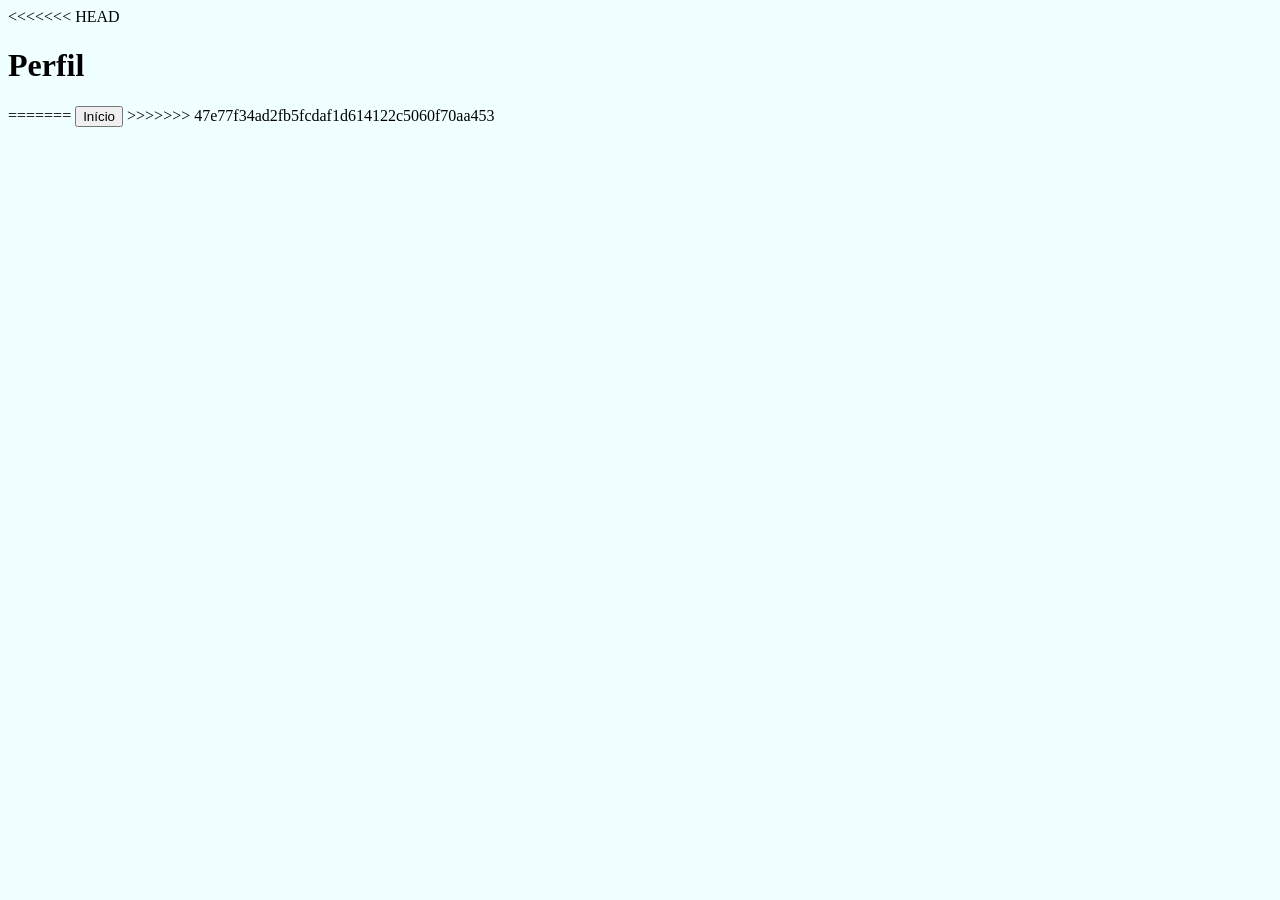
==== perfil.html @ 7fc2cdcb "Perfil lj" ====
<!DOCTYPE html>
<html lang="pt-br">
<head>
    <meta charset="UTF-8">
    <meta name="viewport" content="width=device-width, initial-scale=1.0">
    <title>Perfil</title>
    <link rel="stylesheet" href="perfil.css">
</head>
<body>
<<<<<<< HEAD
    <h1>Perfil</h1>
=======
    <button class="btn-volta" data-proximo="0">Início</button>
>>>>>>> 47e77f34ad2fb5fcdaf1d614122c5060f70aa453
</body>
<link rel="stylesheet" href="perfil.js">
</html>
---- perfil.css ----
body{
    background-color: azure;
}
<<<<<<< HEAD
h1{
    position: fixed;
    left: 0px;
=======

h1{
    font-family: Arial, Helvetica, sans-serif;
    position: fixed;
    font-size: 15px;
}

button{
  border: none;
  background-color: aliceblue;
>>>>>>> 47e77f34ad2fb5fcdaf1d614122c5060f70aa453
}
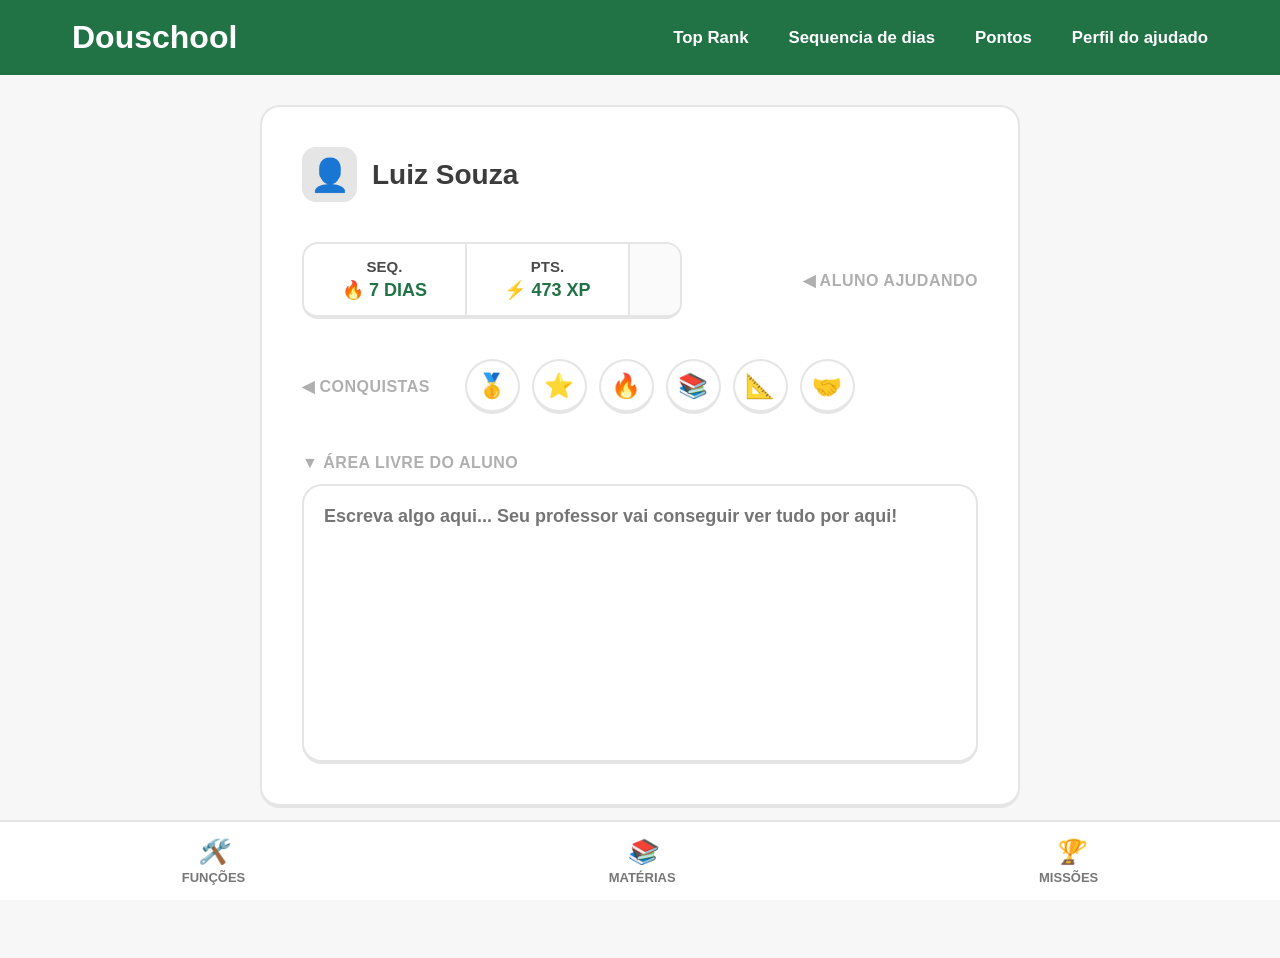
==== commit aa226884: "Atualizei o index e o perfil!" ====
--- a/perfil.html
+++ b/perfil.html
@@ -1,17 +1,81 @@
 <!DOCTYPE html>
-<html lang="pt-br">
+<html lang="pt-BR">
 <head>
-    <meta charset="UTF-8">
-    <meta name="viewport" content="width=device-width, initial-scale=1.0">
-    <title>Perfil</title>
-    <link rel="stylesheet" href="perfil.css">
+  <meta charset="UTF-8">
+  <meta name="viewport" content="width=device-width, initial-scale=1.0">
+  <title>Douschool - Perfil</title>
+  <link rel="stylesheet" href="perfil.css">
 </head>
 <body>
-<<<<<<< HEAD
-    <h1>Perfil</h1>
-=======
-    <button class="btn-volta" data-proximo="0">Início</button>
->>>>>>> 47e77f34ad2fb5fcdaf1d614122c5060f70aa453
+
+  <header>
+    <div class="header-container">
+      <h1>Douschool</h1>
+      <nav>
+        <ul>
+          <li><a href="index.html#inicio">Top Rank</a></li>
+          <li><a href="index.html#proposta">Sequencia de dias</a></li>
+          <li><a href="index.html#sustentabilidade">Pontos</a></li>
+          <li><a href="perfil.html">Perfil do ajudado</a></li>
+        </ul>
+      </nav>
+    </div>
+  </header>
+
+  <main class="main-container">
+    <div class="duo-card">
+      
+      <div class="profile-title">
+        <span class="avatar">👤</span>
+        <h2>Nick Name</h2>
+      </div>
+
+      <div class="profile-row">
+        <!-- Adicionados os IDs para o JS conseguir alterar os valores dinamicamente -->
+        <div class="stats-box">
+          <div class="stat-cell" id="stat-sequencia">sequência</div>
+          <div class="stat-cell" id="stat-pontos">Pontos</div>
+          <div class="stat-cell empty"></div>
+        </div>
+        <div class="label-indicator">◀ Aluno ajudando</div>
+      </div>
+
+      <div class="profile-row left-align">
+        <div class="label-indicator">◀ conquistas</div>
+        <div class="badges-row">
+          <div class="badge">🥇</div>
+          <div class="badge">⭐</div>
+          <div class="badge">🔥</div>
+          <div class="badge">📚</div>
+          <div class="badge">📐</div>
+          <div class="badge">🤝</div>
+        </div>
+      </div>
+
+      <div class="text-section">
+        <div class="label-indicator text-label">▼ Área livre do Aluno</div>
+        <textarea class="giant-input" placeholder="Escreva algo aqui... Seu professor vai conseguir ver tudo por aqui!"></textarea>
+      </div>
+
+    </div>
+  </main>
+
+  <footer class="bottom-nav">
+    <button class="nav-item">
+      <i class="icon">🛠️</i>
+      <span>Funções</span>
+    </button>
+    <button class="nav-item">
+      <i class="icon">📚</i>
+      <span>Matérias</span>
+    </button>
+    <button class="nav-item">
+      <i class="icon">🏆</i>
+      <span>Missões</span>
+    </button>
+  </footer>
+
+  <!-- Importação do arquivo JS que vai injetar os pontos falsos -->
+  <script src="perfil.js"></script>
 </body>
-<link rel="stylesheet" href="perfil.js">
 </html>
--- a/perfil.css
+++ b/perfil.css
@@ -1,20 +1,417 @@
-body{
-    background-color: azure;
-}
-<<<<<<< HEAD
-h1{
-    position: fixed;
-    left: 0px;
-=======
-
-h1{
-    font-family: Arial, Helvetica, sans-serif;
-    position: fixed;
-    font-size: 15px;
-}
-
-button{
+/* ==========================================================
+   1. RESET GLOBAL E CONFIGURAÇÕES PADRÃO
+   ========================================================== */
+* {
+  margin: 0;
+  padding: 0;
+  box-sizing: border-box;
+  font-family: "Segoe UI", Arial, sans-serif;
+}
+
+body {
+  background: #f7f7f7;
+  color: #3c3c3c;
+  padding-bottom: 120px; /* Garante espaço para o menu inferior não cobrir o conteúdo */
+}
+
+/* ==========================================================
+   2. CABEÇALHO (HEADER DESKTOP)
+   ========================================================== */
+header {
+  background: #217346;
+  position: sticky;
+  top: 0;
+  z-index: 1000;
+}
+
+.header-container {
+  max-width: 1200px;
+  margin: 0 auto;
+  padding: 1.2rem 2rem;
+  display: flex;
+  align-items: center;
+  justify-content: space-between;
+}
+
+header h1 {
+  margin: 0;
+  font-size: 2rem;
+  color: white;
+  font-weight: 800;
+}
+
+nav ul {
+  list-style: none;
+  display: flex;
+  gap: 2.5rem;
+}
+
+nav a {
+  color: white;
+  text-decoration: none;
+  font-weight: 700;
+  font-size: 1.05rem;
+}
+
+/* ==========================================================
+   3. BARRA DE ABAS SUPERIOR (INSPIRADA NO CADERNO)
+   ========================================================== */
+.notebook-tabs-container {
+  max-width: 760px;
+  margin: 30px auto 0 auto;
+  display: flex;
+  align-items: center;
+  gap: 10px;
+  padding: 0 20px;
+}
+
+.notebook-tab {
+  background: white;
+  border: 2px solid #e5e5e5;
+  border-bottom: 4px solid #e5e5e5;
+  border-radius: 12px;
+  padding: 10px 16px;
+  font-size: 14px;
+  font-weight: 800;
+  color: #777;
+  cursor: pointer;
+  white-space: nowrap;
+  text-transform: capitalize;
+}
+
+.notebook-tab.active-tab {
+  border-color: #58cc02;
+  border-bottom-color: #46a302;
+  color: #58cc02;
+}
+
+.notebook-tab-indicator {
+  font-size: 14px;
+  font-weight: 800;
+  color: #58cc02;
+  text-transform: uppercase;
+  margin-left: 5px;
+  white-space: nowrap;
+}
+
+/* ==========================================================
+   4. ESTRUTURA DO CARD PRINCIPAL (DUOLINGO STYLE)
+   ========================================================== */
+.main-container {
+  display: flex;
+  justify-content: center;
+  padding: 30px 20px;
+}
+
+.duo-card {
+  width: 100%;
+  max-width: 760px;
+  background: #ffffff;
+  border: 2px solid #e5e5e5;
+  border-bottom: 4px solid #e5e5e5;
+  border-radius: 20px;
+  padding: 40px;
+  display: flex;
+  flex-direction: column;
+  gap: 40px;
+}
+
+/* Reduz o espaçamento interno especificamente na tela de cartas */
+.main-content-box {
+  gap: 25px !important;
+}
+
+/* ==========================================================
+   5. ELEMENTOS INTERNOS: TELA DE PERFIL
+   ========================================================== */
+.profile-title {
+  display: flex;
+  align-items: center;
+  gap: 15px;
+}
+
+.avatar {
+  font-size: 32px;
+  background: #e5e5e5;
+  width: 55px;
+  height: 55px;
+  display: flex;
+  justify-content: center;
+  align-items: center;
+  border-radius: 14px;
+}
+
+.profile-title h2 {
+  margin: 0;
+  font-size: 28px;
+  color: #3c3c3c;
+  font-weight: 800;
+}
+
+.profile-row {
+  display: flex;
+  align-items: center;
+  justify-content: space-between;
+  gap: 20px;
+  flex-wrap: wrap;
+}
+
+.left-align {
+  justify-content: flex-start;
+  gap: 35px;
+}
+
+/* Caixa horizontal dividida para sequência e pontos */
+.stats-box {
+  display: flex;
+  border: 2px solid #e5e5e5;
+  border-bottom: 4px solid #e5e5e5;
+  border-radius: 16px;
+  overflow: hidden;
+  width: 100%;
+  max-width: 380px;
+  background: white;
+}
+
+.stat-cell {
+  flex: 1;
+  padding: 14px 10px;
+  font-size: 15px;
+  font-weight: 800;
+  text-align: center;
+  color: #4b4b4b;
+  border-right: 2px solid #e5e5e5;
+  text-transform: uppercase;
+}
+
+.stat-cell:last-child {
+  border-right: none;
+}
+
+.stat-cell.empty {
+  background: #fafafa;
+  max-width: 50px;
+}
+
+/* Estilo do texto inserido pelo JS dentro das células */
+.stat-cell strong {
+  display: block;
+  font-size: 18px;
+  color: #217346;
+  margin-top: 4px;
+}
+
+.label-indicator {
+  font-size: 16px;
+  font-weight: 800;
+  color: #afafaf;
+  text-transform: uppercase;
+  letter-spacing: 0.5px;
+}
+
+/* Conquistas (Círculos) */
+.badges-row {
+  display: flex;
+  gap: 12px;
+  flex-wrap: wrap;
+}
+
+.badge {
+  width: 55px;
+  height: 55px;
+  border: 2px solid #e5e5e5;
+  border-bottom: 4px solid #e5e5e5;
+  border-radius: 50%;
+  display: flex;
+  justify-content: center;
+  align-items: center;
+  font-size: 24px;
+  background: white;
+}
+
+/* Área livre (Textarea) */
+.text-section {
+  display: flex;
+  flex-direction: column;
+  gap: 12px;
+}
+
+.text-label {
+  align-self: flex-start;
+}
+
+.giant-input {
+  width: 100%;
+  height: 280px;
+  border: 2px solid #e5e5e5;
+  border-bottom: 4px solid #e5e5e5;
+  border-radius: 20px;
+  padding: 20px;
+  font-size: 18px;
+  font-weight: 600;
+  color: #3c3c3c;
+  resize: none;
+  outline: none;
+  background: white;
+  box-sizing: border-box;
+}
+
+.giant-input:focus {
+  border-color: #58cc02;
+}
+
+/* ==========================================================
+   6. ELEMENTOS INTERNOS: TELA DE CARTÕES ALEATÓRIOS
+   ========================================================== */
+.cards-section-title h3 {
+  font-size: 15px;
+  font-weight: 800;
+  color: #afafaf;
+  text-transform: uppercase;
+  text-align: center;
+  letter-spacing: 0.5px;
+}
+
+.cards-grid {
+  display: flex;
+  justify-content: space-around;
+  gap: 20px;
+  margin-top: 15px;
+}
+
+.subject-card {
+  background: #ffffff;
+  border: 2px solid #e5e5e5;
+  border-bottom: 5px solid #e5e5e5;
+  border-radius: 20px;
+  width: 160px;
+  height: 220px;
+  display: flex;
+  flex-direction: column;
+  justify-content: center;
+  align-items: center;
+  cursor: pointer;
+  transition: transform 0.1s ease;
+}
+
+.subject-card:hover {
+  border-color: #58cc02;
+}
+
+.subject-card:active {
+  transform: translateY(3px);
+  border-bottom-width: 2px;
+}
+
+.card-question {
+  font-size: 56px;
+  font-weight: 800;
+  color: #afafaf;
+  flex: 1;
+  display: flex;
+  align-items: center;
+}
+
+.difficulty-tag {
+  font-size: 14px;
+  font-weight: 800;
+  color: #555;
+  border-top: 2px solid #f1f5f9;
+  width: 100%;
+  text-align: center;
+  padding: 12px 0;
+  background: #fafafa;
+  border-radius: 0 0 18px 18px;
+}
+
+/* ==========================================================
+   7. MENU INFERIOR FIXO (BOTTOM NAVIGATION)
+   ========================================================== */
+.bottom-nav {
+  position: fixed;
+  bottom: 0;
+  left: 0;
+  width: 100%;
+  height: 80px;
+  background: #ffffff;
+  border-top: 2px solid #e5e5e5;
+  display: flex;
+  justify-content: space-around;
+  align-items: center;
+  z-index: 1000;
+}
+
+.nav-item {
+  background: none;
   border: none;
-  background-color: aliceblue;
->>>>>>> 47e77f34ad2fb5fcdaf1d614122c5060f70aa453
+  display: flex;
+  flex-direction: column;
+  align-items: center;
+  gap: 4px;
+  color: #777777;
+  cursor: pointer;
+  font-size: 13px;
+  font-weight: 800;
+  text-transform: uppercase;
+}
+
+.nav-item:hover {
+  color: #217346;
+}
+
+.nav-item .icon {
+  font-size: 24px;
+}
+
+/* ==========================================================
+   8. MEDIA QUERIES (OTIMIZAÇÃO COMPLETA PARA ANDROID / MOBILE)
+   ========================================================== */
+@media (max-width: 768px) {
+  header {
+    display: none; /* Esconde o topo do PC, foca na navegação de baixo */
+  }
+
+  /* Cria scroll lateral suave nas abas se a tela for muito fina */
+  .notebook-tabs-container {
+    margin-top: 15px;
+    overflow-x: auto;
+    padding-bottom: 10px;
+    -webkit-overflow-scrolling: touch;
+  }
+
+  .notebook-tab-indicator {
+    display: none; /* Esconde a seta para salvar espaço em telas pequenas */
+  }
+
+  .duo-card {
+    padding: 20px;
+    gap: 25px;
+  }
+
+  /* Faz os cartões ficarem um embaixo do outro no celular */
+  .cards-grid {
+    flex-direction: column;
+    align-items: center;
+  }
+
+  .subject-card {
+    width: 100%;
+    max-width: 280px;
+    height: 180px;
+  }
+
+  /* Adaptações da tela de Perfil */
+  .profile-row {
+    flex-direction: column;
+    align-items: flex-start;
+    gap: 10px;
+  }
+
+  .stats-box {
+    max-width: 100%;
+  }
+
+  .giant-input {
+    height: 220px; /* Evita que o teclado do Android cubra a tela toda */
+  }
 }
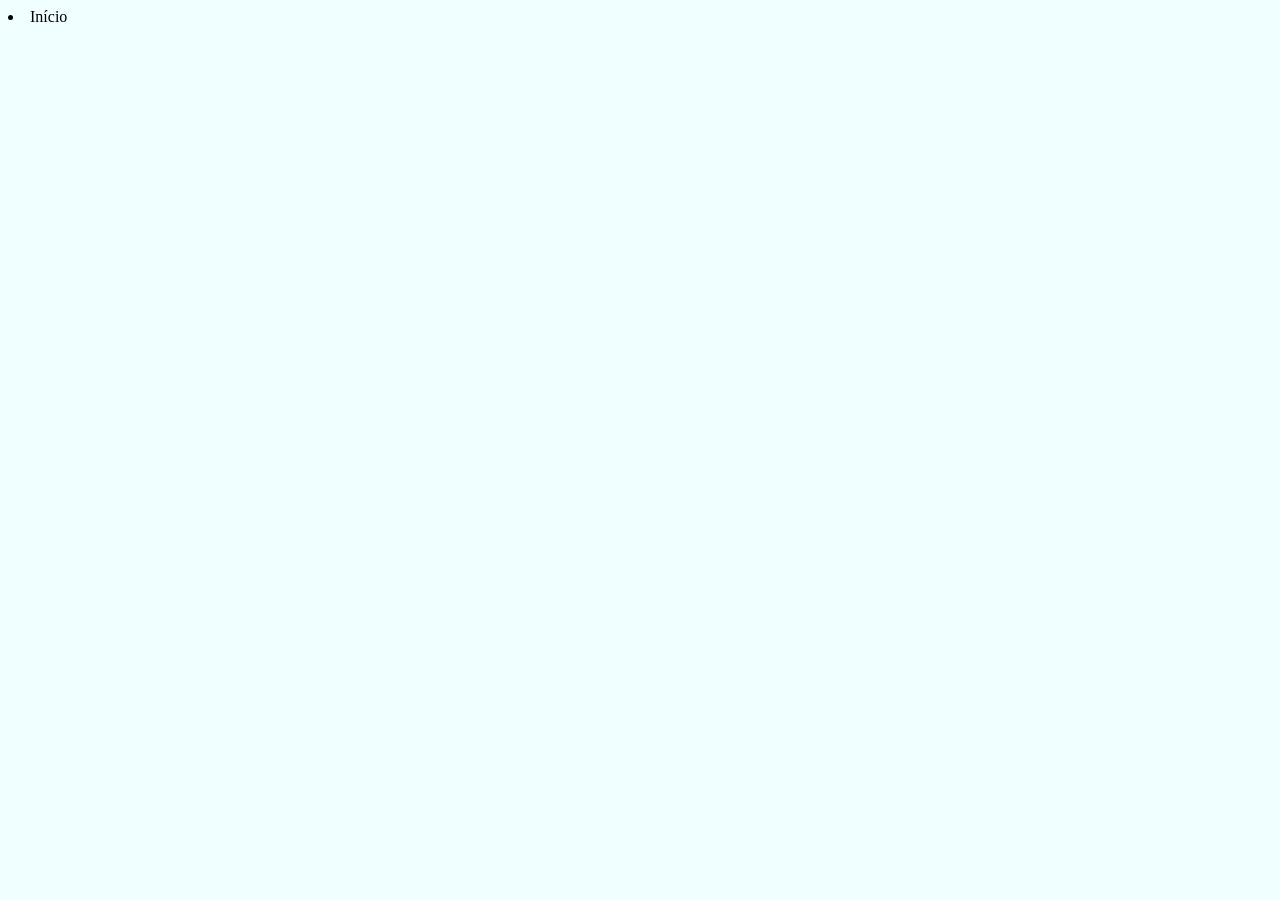
==== commit f57be551: "j" ====
--- a/perfil.html
+++ b/perfil.html
@@ -1,81 +1,17 @@
 <!DOCTYPE html>
-<html lang="pt-BR">
+<html lang="pt-br">
 <head>
-  <meta charset="UTF-8">
-  <meta name="viewport" content="width=device-width, initial-scale=1.0">
-  <title>Douschool - Perfil</title>
-  <link rel="stylesheet" href="perfil.css">
+    <meta charset="UTF-8">
+    <meta name="viewport" content="width=device-width, initial-scale=1.0">
+    <title>Perfil</title>
+    <link rel="stylesheet" href="perfil.css">
 </head>
 <body>
+   <nav>
+    
+    <li><a href="index.html"><a>Início</li>
 
-  <header>
-    <div class="header-container">
-      <h1>Douschool</h1>
-      <nav>
-        <ul>
-          <li><a href="index.html#inicio">Top Rank</a></li>
-          <li><a href="index.html#proposta">Sequencia de dias</a></li>
-          <li><a href="index.html#sustentabilidade">Pontos</a></li>
-          <li><a href="perfil.html">Perfil do ajudado</a></li>
-        </ul>
-      </nav>
-    </div>
-  </header>
-
-  <main class="main-container">
-    <div class="duo-card">
-      
-      <div class="profile-title">
-        <span class="avatar">👤</span>
-        <h2>Nick Name</h2>
-      </div>
-
-      <div class="profile-row">
-        <!-- Adicionados os IDs para o JS conseguir alterar os valores dinamicamente -->
-        <div class="stats-box">
-          <div class="stat-cell" id="stat-sequencia">sequência</div>
-          <div class="stat-cell" id="stat-pontos">Pontos</div>
-          <div class="stat-cell empty"></div>
-        </div>
-        <div class="label-indicator">◀ Aluno ajudando</div>
-      </div>
-
-      <div class="profile-row left-align">
-        <div class="label-indicator">◀ conquistas</div>
-        <div class="badges-row">
-          <div class="badge">🥇</div>
-          <div class="badge">⭐</div>
-          <div class="badge">🔥</div>
-          <div class="badge">📚</div>
-          <div class="badge">📐</div>
-          <div class="badge">🤝</div>
-        </div>
-      </div>
-
-      <div class="text-section">
-        <div class="label-indicator text-label">▼ Área livre do Aluno</div>
-        <textarea class="giant-input" placeholder="Escreva algo aqui... Seu professor vai conseguir ver tudo por aqui!"></textarea>
-      </div>
-
-    </div>
-  </main>
-
-  <footer class="bottom-nav">
-    <button class="nav-item">
-      <i class="icon">🛠️</i>
-      <span>Funções</span>
-    </button>
-    <button class="nav-item">
-      <i class="icon">📚</i>
-      <span>Matérias</span>
-    </button>
-    <button class="nav-item">
-      <i class="icon">🏆</i>
-      <span>Missões</span>
-    </button>
-  </footer>
-
-  <!-- Importação do arquivo JS que vai injetar os pontos falsos -->
-  <script src="perfil.js"></script>
+   </nav>
 </body>
+<link rel="stylesheet" href="perfil.js">
 </html>
--- a/perfil.css
+++ b/perfil.css
@@ -1,417 +1,16 @@
-/* ==========================================================
-   1. RESET GLOBAL E CONFIGURAÇÕES PADRÃO
-   ========================================================== */
-* {
-  margin: 0;
-  padding: 0;
-  box-sizing: border-box;
-  font-family: "Segoe UI", Arial, sans-serif;
+body{
+    background-color: azure;
 }
 
-body {
-  background: #f7f7f7;
-  color: #3c3c3c;
-  padding-bottom: 120px; /* Garante espaço para o menu inferior não cobrir o conteúdo */
+
+
+h1{
+    font-family: Arial, Helvetica, sans-serif;
+    position: fixed;
+    font-size: 15px;
 }
 
-/* ==========================================================
-   2. CABEÇALHO (HEADER DESKTOP)
-   ========================================================== */
-header {
-  background: #217346;
-  position: sticky;
-  top: 0;
-  z-index: 1000;
-}
-
-.header-container {
-  max-width: 1200px;
-  margin: 0 auto;
-  padding: 1.2rem 2rem;
-  display: flex;
-  align-items: center;
-  justify-content: space-between;
-}
-
-header h1 {
-  margin: 0;
-  font-size: 2rem;
-  color: white;
-  font-weight: 800;
-}
-
-nav ul {
-  list-style: none;
-  display: flex;
-  gap: 2.5rem;
-}
-
-nav a {
-  color: white;
-  text-decoration: none;
-  font-weight: 700;
-  font-size: 1.05rem;
-}
-
-/* ==========================================================
-   3. BARRA DE ABAS SUPERIOR (INSPIRADA NO CADERNO)
-   ========================================================== */
-.notebook-tabs-container {
-  max-width: 760px;
-  margin: 30px auto 0 auto;
-  display: flex;
-  align-items: center;
-  gap: 10px;
-  padding: 0 20px;
-}
-
-.notebook-tab {
-  background: white;
-  border: 2px solid #e5e5e5;
-  border-bottom: 4px solid #e5e5e5;
-  border-radius: 12px;
-  padding: 10px 16px;
-  font-size: 14px;
-  font-weight: 800;
-  color: #777;
-  cursor: pointer;
-  white-space: nowrap;
-  text-transform: capitalize;
-}
-
-.notebook-tab.active-tab {
-  border-color: #58cc02;
-  border-bottom-color: #46a302;
-  color: #58cc02;
-}
-
-.notebook-tab-indicator {
-  font-size: 14px;
-  font-weight: 800;
-  color: #58cc02;
-  text-transform: uppercase;
-  margin-left: 5px;
-  white-space: nowrap;
-}
-
-/* ==========================================================
-   4. ESTRUTURA DO CARD PRINCIPAL (DUOLINGO STYLE)
-   ========================================================== */
-.main-container {
-  display: flex;
-  justify-content: center;
-  padding: 30px 20px;
-}
-
-.duo-card {
-  width: 100%;
-  max-width: 760px;
-  background: #ffffff;
-  border: 2px solid #e5e5e5;
-  border-bottom: 4px solid #e5e5e5;
-  border-radius: 20px;
-  padding: 40px;
-  display: flex;
-  flex-direction: column;
-  gap: 40px;
-}
-
-/* Reduz o espaçamento interno especificamente na tela de cartas */
-.main-content-box {
-  gap: 25px !important;
-}
-
-/* ==========================================================
-   5. ELEMENTOS INTERNOS: TELA DE PERFIL
-   ========================================================== */
-.profile-title {
-  display: flex;
-  align-items: center;
-  gap: 15px;
-}
-
-.avatar {
-  font-size: 32px;
-  background: #e5e5e5;
-  width: 55px;
-  height: 55px;
-  display: flex;
-  justify-content: center;
-  align-items: center;
-  border-radius: 14px;
-}
-
-.profile-title h2 {
-  margin: 0;
-  font-size: 28px;
-  color: #3c3c3c;
-  font-weight: 800;
-}
-
-.profile-row {
-  display: flex;
-  align-items: center;
-  justify-content: space-between;
-  gap: 20px;
-  flex-wrap: wrap;
-}
-
-.left-align {
-  justify-content: flex-start;
-  gap: 35px;
-}
-
-/* Caixa horizontal dividida para sequência e pontos */
-.stats-box {
-  display: flex;
-  border: 2px solid #e5e5e5;
-  border-bottom: 4px solid #e5e5e5;
-  border-radius: 16px;
-  overflow: hidden;
-  width: 100%;
-  max-width: 380px;
-  background: white;
-}
-
-.stat-cell {
-  flex: 1;
-  padding: 14px 10px;
-  font-size: 15px;
-  font-weight: 800;
-  text-align: center;
-  color: #4b4b4b;
-  border-right: 2px solid #e5e5e5;
-  text-transform: uppercase;
-}
-
-.stat-cell:last-child {
-  border-right: none;
-}
-
-.stat-cell.empty {
-  background: #fafafa;
-  max-width: 50px;
-}
-
-/* Estilo do texto inserido pelo JS dentro das células */
-.stat-cell strong {
-  display: block;
-  font-size: 18px;
-  color: #217346;
-  margin-top: 4px;
-}
-
-.label-indicator {
-  font-size: 16px;
-  font-weight: 800;
-  color: #afafaf;
-  text-transform: uppercase;
-  letter-spacing: 0.5px;
-}
-
-/* Conquistas (Círculos) */
-.badges-row {
-  display: flex;
-  gap: 12px;
-  flex-wrap: wrap;
-}
-
-.badge {
-  width: 55px;
-  height: 55px;
-  border: 2px solid #e5e5e5;
-  border-bottom: 4px solid #e5e5e5;
-  border-radius: 50%;
-  display: flex;
-  justify-content: center;
-  align-items: center;
-  font-size: 24px;
-  background: white;
-}
-
-/* Área livre (Textarea) */
-.text-section {
-  display: flex;
-  flex-direction: column;
-  gap: 12px;
-}
-
-.text-label {
-  align-self: flex-start;
-}
-
-.giant-input {
-  width: 100%;
-  height: 280px;
-  border: 2px solid #e5e5e5;
-  border-bottom: 4px solid #e5e5e5;
-  border-radius: 20px;
-  padding: 20px;
-  font-size: 18px;
-  font-weight: 600;
-  color: #3c3c3c;
-  resize: none;
-  outline: none;
-  background: white;
-  box-sizing: border-box;
-}
-
-.giant-input:focus {
-  border-color: #58cc02;
-}
-
-/* ==========================================================
-   6. ELEMENTOS INTERNOS: TELA DE CARTÕES ALEATÓRIOS
-   ========================================================== */
-.cards-section-title h3 {
-  font-size: 15px;
-  font-weight: 800;
-  color: #afafaf;
-  text-transform: uppercase;
-  text-align: center;
-  letter-spacing: 0.5px;
-}
-
-.cards-grid {
-  display: flex;
-  justify-content: space-around;
-  gap: 20px;
-  margin-top: 15px;
-}
-
-.subject-card {
-  background: #ffffff;
-  border: 2px solid #e5e5e5;
-  border-bottom: 5px solid #e5e5e5;
-  border-radius: 20px;
-  width: 160px;
-  height: 220px;
-  display: flex;
-  flex-direction: column;
-  justify-content: center;
-  align-items: center;
-  cursor: pointer;
-  transition: transform 0.1s ease;
-}
-
-.subject-card:hover {
-  border-color: #58cc02;
-}
-
-.subject-card:active {
-  transform: translateY(3px);
-  border-bottom-width: 2px;
-}
-
-.card-question {
-  font-size: 56px;
-  font-weight: 800;
-  color: #afafaf;
-  flex: 1;
-  display: flex;
-  align-items: center;
-}
-
-.difficulty-tag {
-  font-size: 14px;
-  font-weight: 800;
-  color: #555;
-  border-top: 2px solid #f1f5f9;
-  width: 100%;
-  text-align: center;
-  padding: 12px 0;
-  background: #fafafa;
-  border-radius: 0 0 18px 18px;
-}
-
-/* ==========================================================
-   7. MENU INFERIOR FIXO (BOTTOM NAVIGATION)
-   ========================================================== */
-.bottom-nav {
-  position: fixed;
-  bottom: 0;
-  left: 0;
-  width: 100%;
-  height: 80px;
-  background: #ffffff;
-  border-top: 2px solid #e5e5e5;
-  display: flex;
-  justify-content: space-around;
-  align-items: center;
-  z-index: 1000;
-}
-
-.nav-item {
-  background: none;
+button{
   border: none;
-  display: flex;
-  flex-direction: column;
-  align-items: center;
-  gap: 4px;
-  color: #777777;
-  cursor: pointer;
-  font-size: 13px;
-  font-weight: 800;
-  text-transform: uppercase;
-}
-
-.nav-item:hover {
-  color: #217346;
-}
-
-.nav-item .icon {
-  font-size: 24px;
-}
-
-/* ==========================================================
-   8. MEDIA QUERIES (OTIMIZAÇÃO COMPLETA PARA ANDROID / MOBILE)
-   ========================================================== */
-@media (max-width: 768px) {
-  header {
-    display: none; /* Esconde o topo do PC, foca na navegação de baixo */
-  }
-
-  /* Cria scroll lateral suave nas abas se a tela for muito fina */
-  .notebook-tabs-container {
-    margin-top: 15px;
-    overflow-x: auto;
-    padding-bottom: 10px;
-    -webkit-overflow-scrolling: touch;
-  }
-
-  .notebook-tab-indicator {
-    display: none; /* Esconde a seta para salvar espaço em telas pequenas */
-  }
-
-  .duo-card {
-    padding: 20px;
-    gap: 25px;
-  }
-
-  /* Faz os cartões ficarem um embaixo do outro no celular */
-  .cards-grid {
-    flex-direction: column;
-    align-items: center;
-  }
-
-  .subject-card {
-    width: 100%;
-    max-width: 280px;
-    height: 180px;
-  }
-
-  /* Adaptações da tela de Perfil */
-  .profile-row {
-    flex-direction: column;
-    align-items: flex-start;
-    gap: 10px;
-  }
-
-  .stats-box {
-    max-width: 100%;
-  }
-
-  .giant-input {
-    height: 220px; /* Evita que o teclado do Android cubra a tela toda */
-  }
+  background-color: rgb(251, 251, 251);
 }
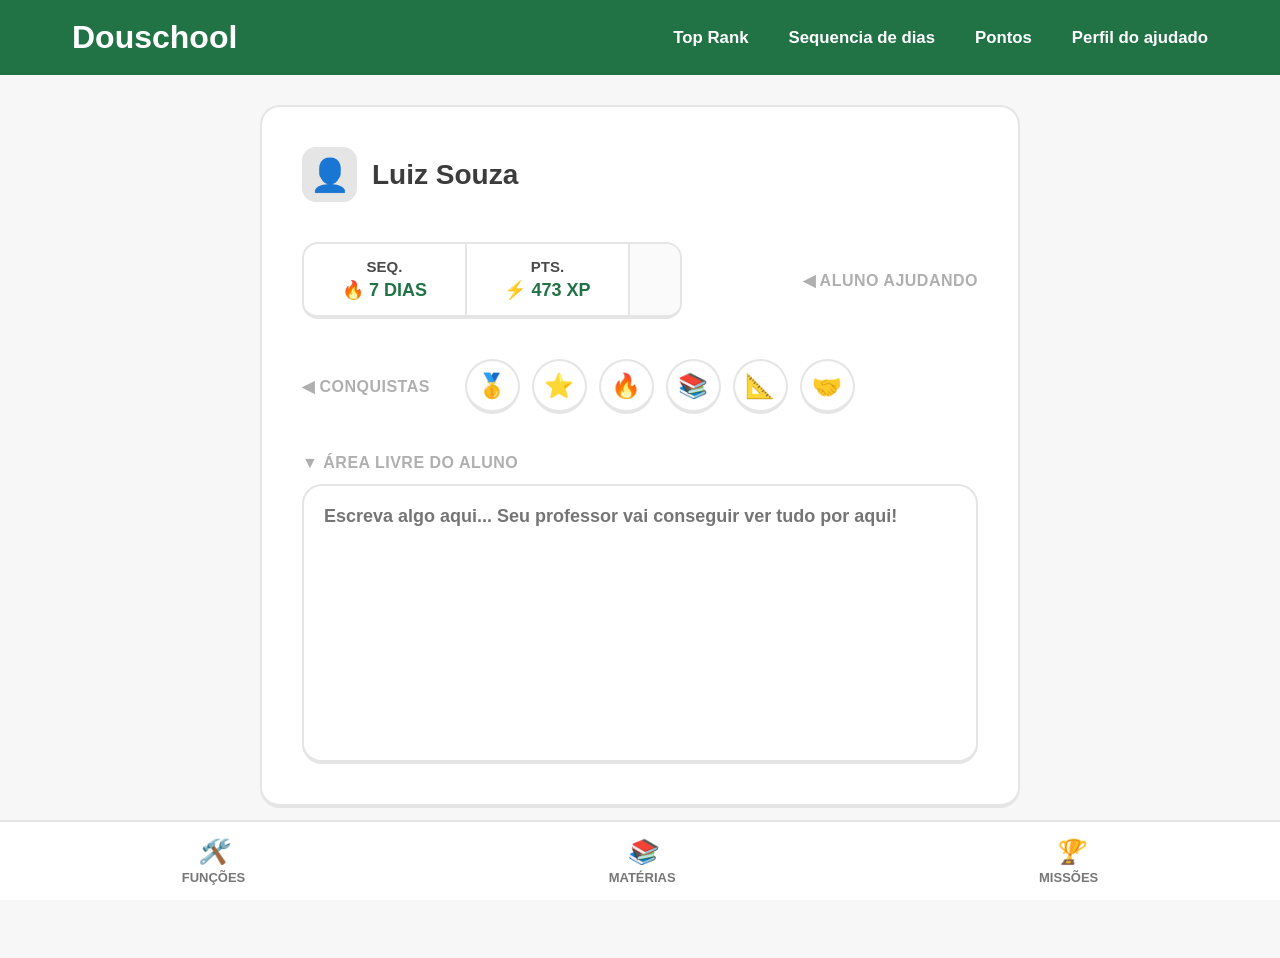
==== commit 52d2dba6: "att" ====
--- a/perfil.html
+++ b/perfil.html
@@ -1,17 +1,81 @@
 <!DOCTYPE html>
-<html lang="pt-br">
+<html lang="pt-BR">
 <head>
-    <meta charset="UTF-8">
-    <meta name="viewport" content="width=device-width, initial-scale=1.0">
-    <title>Perfil</title>
-    <link rel="stylesheet" href="perfil.css">
+  <meta charset="UTF-8">
+  <meta name="viewport" content="width=device-width, initial-scale=1.0">
+  <title>Douschool - Perfil</title>
+  <link rel="stylesheet" href="perfil.css">
 </head>
 <body>
-   <nav>
-    
-    <li><a href="index.html"><a>Início</li>
 
-   </nav>
+  <header>
+    <div class="header-container">
+      <h1>Douschool</h1>
+      <nav>
+        <ul>
+          <li><a href="index.html#inicio">Top Rank</a></li>
+          <li><a href="index.html#proposta">Sequencia de dias</a></li>
+          <li><a href="index.html#sustentabilidade">Pontos</a></li>
+          <li><a href="perfil.html">Perfil do ajudado</a></li>
+        </ul>
+      </nav>
+    </div>
+  </header>
+
+  <main class="main-container">
+    <div class="duo-card">
+      
+      <div class="profile-title">
+        <span class="avatar">👤</span>
+        <h2>Nick Name</h2>
+      </div>
+
+      <div class="profile-row">
+        <!-- Adicionados os IDs para o JS conseguir alterar os valores dinamicamente -->
+        <div class="stats-box">
+          <div class="stat-cell" id="stat-sequencia">sequência</div>
+          <div class="stat-cell" id="stat-pontos">Pontos</div>
+          <div class="stat-cell empty"></div>
+        </div>
+        <div class="label-indicator">◀ Aluno ajudando</div>
+      </div>
+
+      <div class="profile-row left-align">
+        <div class="label-indicator">◀ conquistas</div>
+        <div class="badges-row">
+          <div class="badge">🥇</div>
+          <div class="badge">⭐</div>
+          <div class="badge">🔥</div>
+          <div class="badge">📚</div>
+          <div class="badge">📐</div>
+          <div class="badge">🤝</div>
+        </div>
+      </div>
+
+      <div class="text-section">
+        <div class="label-indicator text-label">▼ Área livre do Aluno</div>
+        <textarea class="giant-input" placeholder="Escreva algo aqui... Seu professor vai conseguir ver tudo por aqui!"></textarea>
+      </div>
+
+    </div>
+  </main>
+
+  <footer class="bottom-nav">
+    <button class="nav-item">
+      <i class="icon">🛠️</i>
+      <span>Funções</span>
+    </button>
+    <button class="nav-item">
+      <i class="icon">📚</i>
+      <span>Matérias</span>
+    </button>
+    <button class="nav-item">
+      <i class="icon">🏆</i>
+      <span>Missões</span>
+    </button>
+  </footer>
+
+  <!-- Importação do arquivo JS que vai injetar os pontos falsos -->
+  <script src="perfil.js"></script>
 </body>
-<link rel="stylesheet" href="perfil.js">
 </html>
--- a/perfil.css
+++ b/perfil.css
@@ -1,16 +1,417 @@
-body{
-    background-color: azure;
-}
-
-
-
-h1{
-    font-family: Arial, Helvetica, sans-serif;
-    position: fixed;
-    font-size: 15px;
-}
-
-button{
+/* ==========================================================
+   1. RESET GLOBAL E CONFIGURAÇÕES PADRÃO
+   ========================================================== */
+* {
+  margin: 0;
+  padding: 0;
+  box-sizing: border-box;
+  font-family: "Segoe UI", Arial, sans-serif;
+}
+
+body {
+  background: #f7f7f7;
+  color: #3c3c3c;
+  padding-bottom: 120px; /* Garante espaço para o menu inferior não cobrir o conteúdo */
+}
+
+/* ==========================================================
+   2. CABEÇALHO (HEADER DESKTOP)
+   ========================================================== */
+header {
+  background: #217346;
+  position: sticky;
+  top: 0;
+  z-index: 1000;
+}
+
+.header-container {
+  max-width: 1200px;
+  margin: 0 auto;
+  padding: 1.2rem 2rem;
+  display: flex;
+  align-items: center;
+  justify-content: space-between;
+}
+
+header h1 {
+  margin: 0;
+  font-size: 2rem;
+  color: white;
+  font-weight: 800;
+}
+
+nav ul {
+  list-style: none;
+  display: flex;
+  gap: 2.5rem;
+}
+
+nav a {
+  color: white;
+  text-decoration: none;
+  font-weight: 700;
+  font-size: 1.05rem;
+}
+
+/* ==========================================================
+   3. BARRA DE ABAS SUPERIOR (INSPIRADA NO CADERNO)
+   ========================================================== */
+.notebook-tabs-container {
+  max-width: 760px;
+  margin: 30px auto 0 auto;
+  display: flex;
+  align-items: center;
+  gap: 10px;
+  padding: 0 20px;
+}
+
+.notebook-tab {
+  background: white;
+  border: 2px solid #e5e5e5;
+  border-bottom: 4px solid #e5e5e5;
+  border-radius: 12px;
+  padding: 10px 16px;
+  font-size: 14px;
+  font-weight: 800;
+  color: #777;
+  cursor: pointer;
+  white-space: nowrap;
+  text-transform: capitalize;
+}
+
+.notebook-tab.active-tab {
+  border-color: #58cc02;
+  border-bottom-color: #46a302;
+  color: #58cc02;
+}
+
+.notebook-tab-indicator {
+  font-size: 14px;
+  font-weight: 800;
+  color: #58cc02;
+  text-transform: uppercase;
+  margin-left: 5px;
+  white-space: nowrap;
+}
+
+/* ==========================================================
+   4. ESTRUTURA DO CARD PRINCIPAL (DUOLINGO STYLE)
+   ========================================================== */
+.main-container {
+  display: flex;
+  justify-content: center;
+  padding: 30px 20px;
+}
+
+.duo-card {
+  width: 100%;
+  max-width: 760px;
+  background: #ffffff;
+  border: 2px solid #e5e5e5;
+  border-bottom: 4px solid #e5e5e5;
+  border-radius: 20px;
+  padding: 40px;
+  display: flex;
+  flex-direction: column;
+  gap: 40px;
+}
+
+/* Reduz o espaçamento interno especificamente na tela de cartas */
+.main-content-box {
+  gap: 25px !important;
+}
+
+/* ==========================================================
+   5. ELEMENTOS INTERNOS: TELA DE PERFIL
+   ========================================================== */
+.profile-title {
+  display: flex;
+  align-items: center;
+  gap: 15px;
+}
+
+.avatar {
+  font-size: 32px;
+  background: #e5e5e5;
+  width: 55px;
+  height: 55px;
+  display: flex;
+  justify-content: center;
+  align-items: center;
+  border-radius: 14px;
+}
+
+.profile-title h2 {
+  margin: 0;
+  font-size: 28px;
+  color: #3c3c3c;
+  font-weight: 800;
+}
+
+.profile-row {
+  display: flex;
+  align-items: center;
+  justify-content: space-between;
+  gap: 20px;
+  flex-wrap: wrap;
+}
+
+.left-align {
+  justify-content: flex-start;
+  gap: 35px;
+}
+
+/* Caixa horizontal dividida para sequência e pontos */
+.stats-box {
+  display: flex;
+  border: 2px solid #e5e5e5;
+  border-bottom: 4px solid #e5e5e5;
+  border-radius: 16px;
+  overflow: hidden;
+  width: 100%;
+  max-width: 380px;
+  background: white;
+}
+
+.stat-cell {
+  flex: 1;
+  padding: 14px 10px;
+  font-size: 15px;
+  font-weight: 800;
+  text-align: center;
+  color: #4b4b4b;
+  border-right: 2px solid #e5e5e5;
+  text-transform: uppercase;
+}
+
+.stat-cell:last-child {
+  border-right: none;
+}
+
+.stat-cell.empty {
+  background: #fafafa;
+  max-width: 50px;
+}
+
+/* Estilo do texto inserido pelo JS dentro das células */
+.stat-cell strong {
+  display: block;
+  font-size: 18px;
+  color: #217346;
+  margin-top: 4px;
+}
+
+.label-indicator {
+  font-size: 16px;
+  font-weight: 800;
+  color: #afafaf;
+  text-transform: uppercase;
+  letter-spacing: 0.5px;
+}
+
+/* Conquistas (Círculos) */
+.badges-row {
+  display: flex;
+  gap: 12px;
+  flex-wrap: wrap;
+}
+
+.badge {
+  width: 55px;
+  height: 55px;
+  border: 2px solid #e5e5e5;
+  border-bottom: 4px solid #e5e5e5;
+  border-radius: 50%;
+  display: flex;
+  justify-content: center;
+  align-items: center;
+  font-size: 24px;
+  background: white;
+}
+
+/* Área livre (Textarea) */
+.text-section {
+  display: flex;
+  flex-direction: column;
+  gap: 12px;
+}
+
+.text-label {
+  align-self: flex-start;
+}
+
+.giant-input {
+  width: 100%;
+  height: 280px;
+  border: 2px solid #e5e5e5;
+  border-bottom: 4px solid #e5e5e5;
+  border-radius: 20px;
+  padding: 20px;
+  font-size: 18px;
+  font-weight: 600;
+  color: #3c3c3c;
+  resize: none;
+  outline: none;
+  background: white;
+  box-sizing: border-box;
+}
+
+.giant-input:focus {
+  border-color: #58cc02;
+}
+
+/* ==========================================================
+   6. ELEMENTOS INTERNOS: TELA DE CARTÕES ALEATÓRIOS
+   ========================================================== */
+.cards-section-title h3 {
+  font-size: 15px;
+  font-weight: 800;
+  color: #afafaf;
+  text-transform: uppercase;
+  text-align: center;
+  letter-spacing: 0.5px;
+}
+
+.cards-grid {
+  display: flex;
+  justify-content: space-around;
+  gap: 20px;
+  margin-top: 15px;
+}
+
+.subject-card {
+  background: #ffffff;
+  border: 2px solid #e5e5e5;
+  border-bottom: 5px solid #e5e5e5;
+  border-radius: 20px;
+  width: 160px;
+  height: 220px;
+  display: flex;
+  flex-direction: column;
+  justify-content: center;
+  align-items: center;
+  cursor: pointer;
+  transition: transform 0.1s ease;
+}
+
+.subject-card:hover {
+  border-color: #58cc02;
+}
+
+.subject-card:active {
+  transform: translateY(3px);
+  border-bottom-width: 2px;
+}
+
+.card-question {
+  font-size: 56px;
+  font-weight: 800;
+  color: #afafaf;
+  flex: 1;
+  display: flex;
+  align-items: center;
+}
+
+.difficulty-tag {
+  font-size: 14px;
+  font-weight: 800;
+  color: #555;
+  border-top: 2px solid #f1f5f9;
+  width: 100%;
+  text-align: center;
+  padding: 12px 0;
+  background: #fafafa;
+  border-radius: 0 0 18px 18px;
+}
+
+/* ==========================================================
+   7. MENU INFERIOR FIXO (BOTTOM NAVIGATION)
+   ========================================================== */
+.bottom-nav {
+  position: fixed;
+  bottom: 0;
+  left: 0;
+  width: 100%;
+  height: 80px;
+  background: #ffffff;
+  border-top: 2px solid #e5e5e5;
+  display: flex;
+  justify-content: space-around;
+  align-items: center;
+  z-index: 1000;
+}
+
+.nav-item {
+  background: none;
   border: none;
-  background-color: rgb(251, 251, 251);
+  display: flex;
+  flex-direction: column;
+  align-items: center;
+  gap: 4px;
+  color: #777777;
+  cursor: pointer;
+  font-size: 13px;
+  font-weight: 800;
+  text-transform: uppercase;
+}
+
+.nav-item:hover {
+  color: #217346;
+}
+
+.nav-item .icon {
+  font-size: 24px;
+}
+
+/* ==========================================================
+   8. MEDIA QUERIES (OTIMIZAÇÃO COMPLETA PARA ANDROID / MOBILE)
+   ========================================================== */
+@media (max-width: 768px) {
+  header {
+    display: none; /* Esconde o topo do PC, foca na navegação de baixo */
+  }
+
+  /* Cria scroll lateral suave nas abas se a tela for muito fina */
+  .notebook-tabs-container {
+    margin-top: 15px;
+    overflow-x: auto;
+    padding-bottom: 10px;
+    -webkit-overflow-scrolling: touch;
+  }
+
+  .notebook-tab-indicator {
+    display: none; /* Esconde a seta para salvar espaço em telas pequenas */
+  }
+
+  .duo-card {
+    padding: 20px;
+    gap: 25px;
+  }
+
+  /* Faz os cartões ficarem um embaixo do outro no celular */
+  .cards-grid {
+    flex-direction: column;
+    align-items: center;
+  }
+
+  .subject-card {
+    width: 100%;
+    max-width: 280px;
+    height: 180px;
+  }
+
+  /* Adaptações da tela de Perfil */
+  .profile-row {
+    flex-direction: column;
+    align-items: flex-start;
+    gap: 10px;
+  }
+
+  .stats-box {
+    max-width: 100%;
+  }
+
+  .giant-input {
+    height: 220px; /* Evita que o teclado do Android cubra a tela toda */
+  }
 }
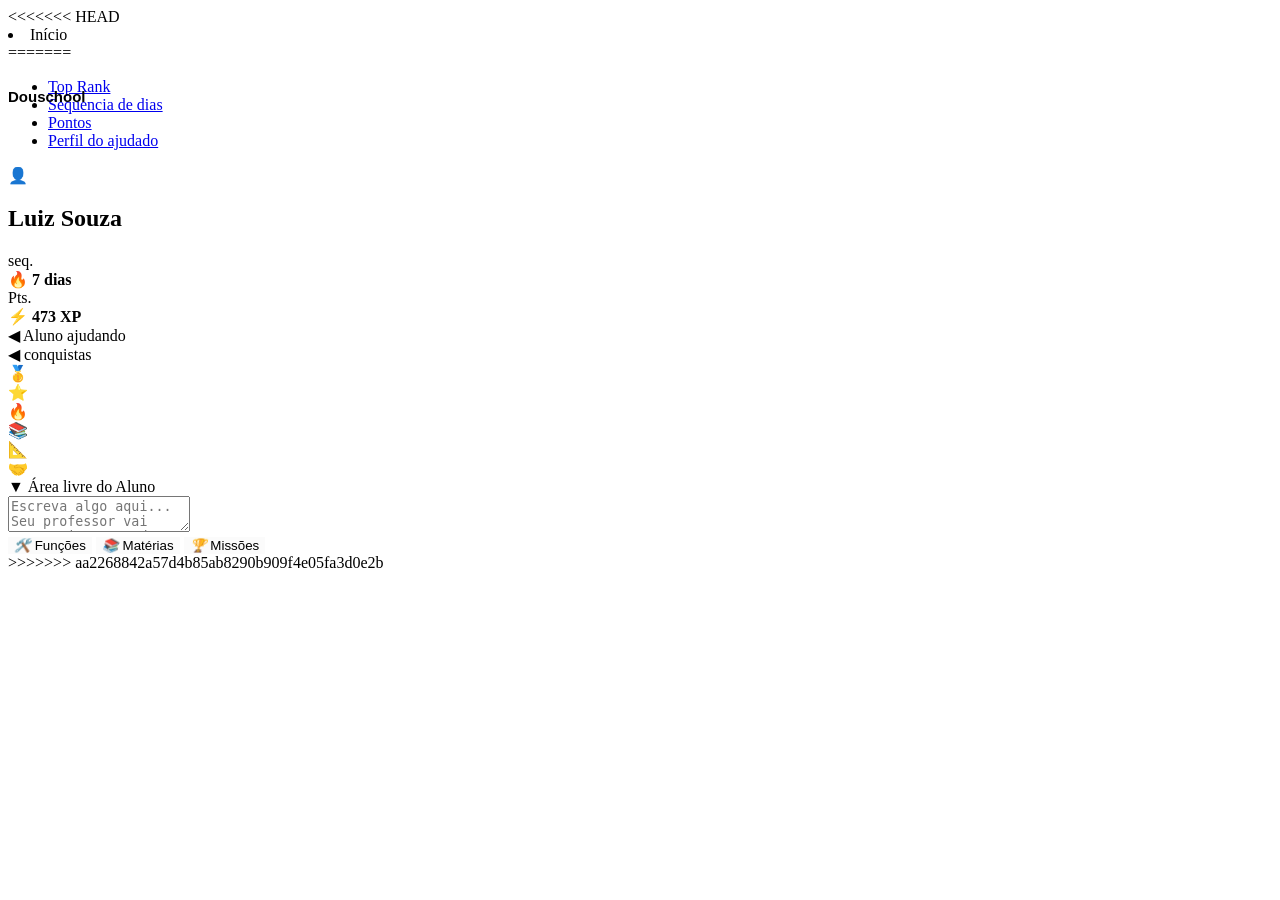
==== commit f7972c02: "iu" ====
--- a/perfil.html
+++ b/perfil.html
@@ -1,4 +1,21 @@
 <!DOCTYPE html>
+<<<<<<< HEAD
+<html lang="pt-br">
+<head>
+    <meta charset="UTF-8">
+    <meta name="viewport" content="width=device-width, initial-scale=1.0">
+    <title>Perfil</title>
+    <link rel="stylesheet" href="perfil.css">
+</head>
+<body>
+   <nav>
+    
+    <li><a href="index.html"><a>Início</li>
+
+   </nav>
+</body>
+<link rel="stylesheet" href="perfil.js">
+=======
 <html lang="pt-BR">
 <head>
   <meta charset="UTF-8">
@@ -78,4 +95,5 @@
   <!-- Importação do arquivo JS que vai injetar os pontos falsos -->
   <script src="perfil.js"></script>
 </body>
+>>>>>>> aa2268842a57d4b85ab8290b909f4e05fa3d0e2b
 </html>
--- a/perfil.css
+++ b/perfil.css
@@ -1,3 +1,20 @@
+<<<<<<< HEAD
+body{
+    background-color: azure;
+}
+
+
+
+h1{
+    font-family: Arial, Helvetica, sans-serif;
+    position: fixed;
+    font-size: 15px;
+}
+
+button{
+  border: none;
+  background-color: rgb(251, 251, 251);
+=======
 /* ==========================================================
    1. RESET GLOBAL E CONFIGURAÇÕES PADRÃO
    ========================================================== */
@@ -414,4 +431,5 @@
   .giant-input {
     height: 220px; /* Evita que o teclado do Android cubra a tela toda */
   }
+>>>>>>> aa2268842a57d4b85ab8290b909f4e05fa3d0e2b
 }
--- a/perfil.css
+++ b/perfil.css
@@ -1,3 +1,20 @@
+<<<<<<< HEAD
+body{
+    background-color: azure;
+}
+
+
+
+h1{
+    font-family: Arial, Helvetica, sans-serif;
+    position: fixed;
+    font-size: 15px;
+}
+
+button{
+  border: none;
+  background-color: rgb(251, 251, 251);
+=======
 /* ==========================================================
    1. RESET GLOBAL E CONFIGURAÇÕES PADRÃO
    ========================================================== */
@@ -414,4 +431,5 @@
   .giant-input {
     height: 220px; /* Evita que o teclado do Android cubra a tela toda */
   }
+>>>>>>> aa2268842a57d4b85ab8290b909f4e05fa3d0e2b
 }
